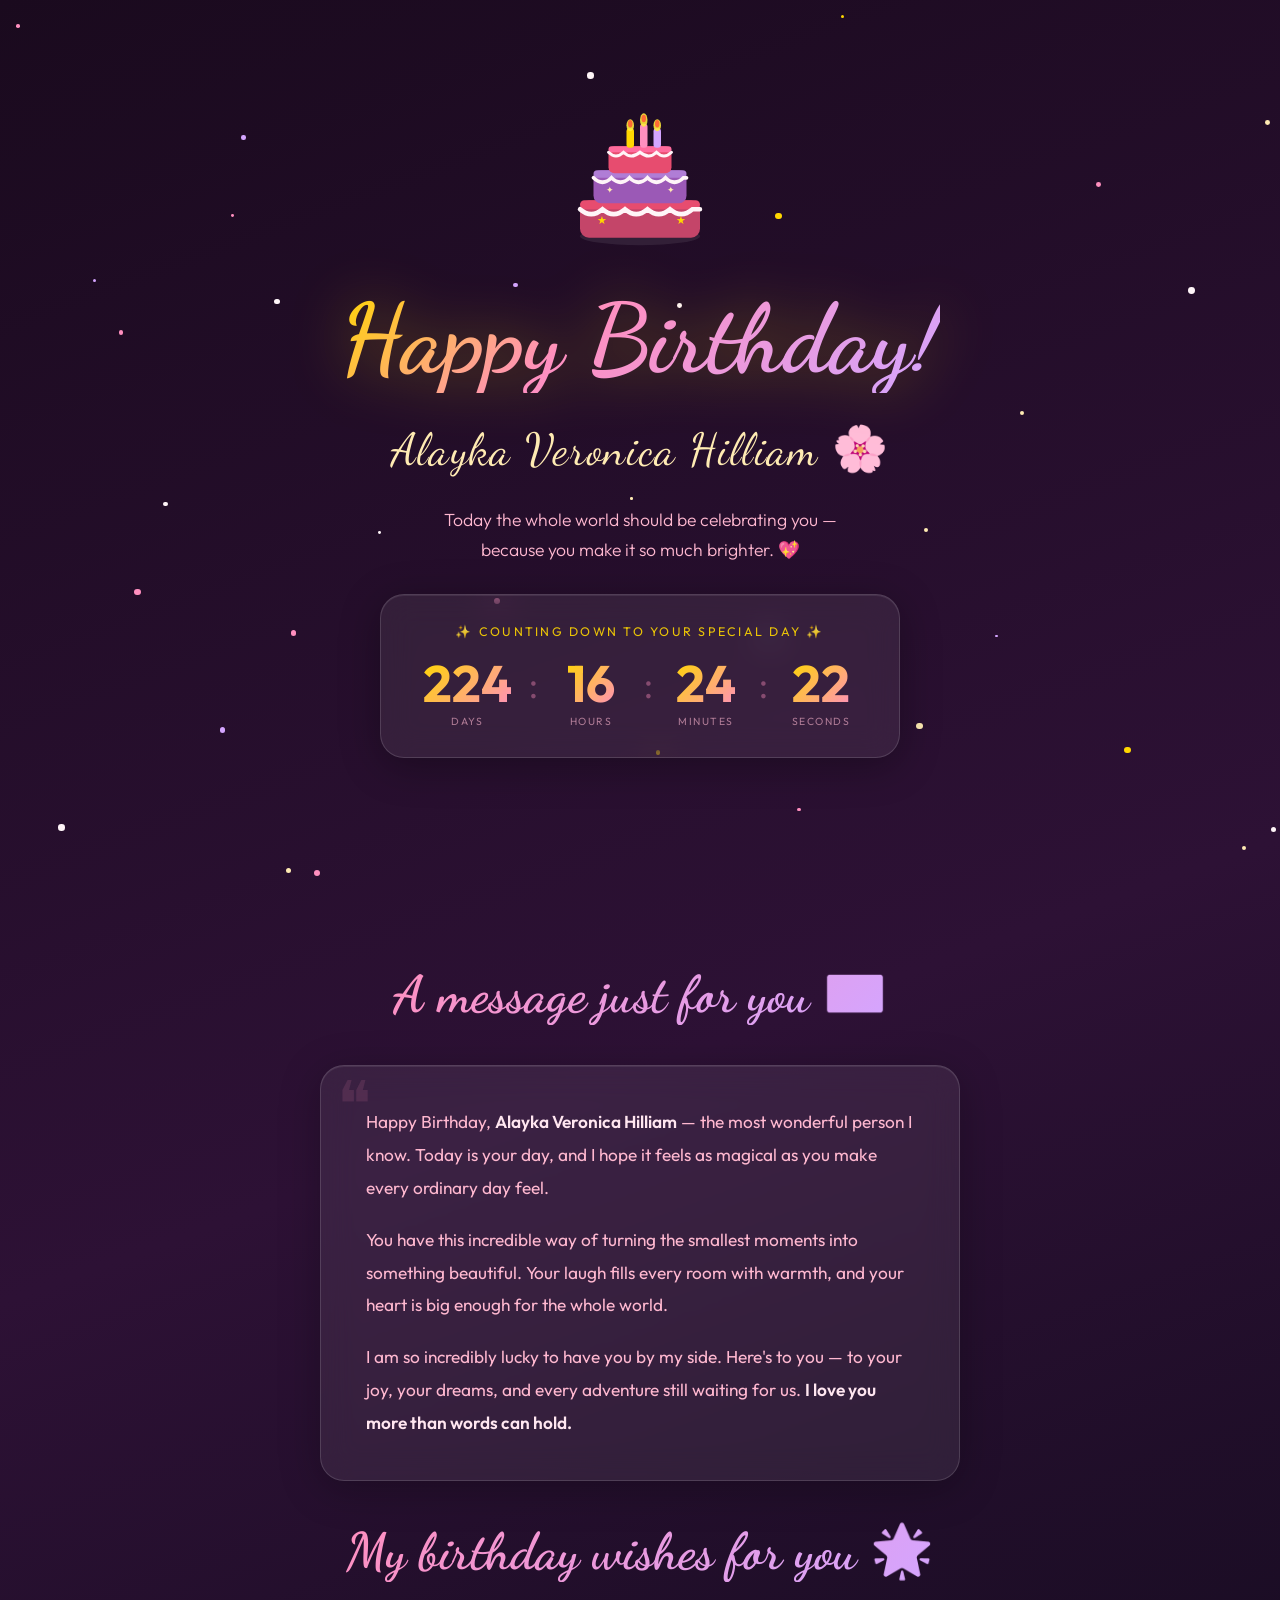
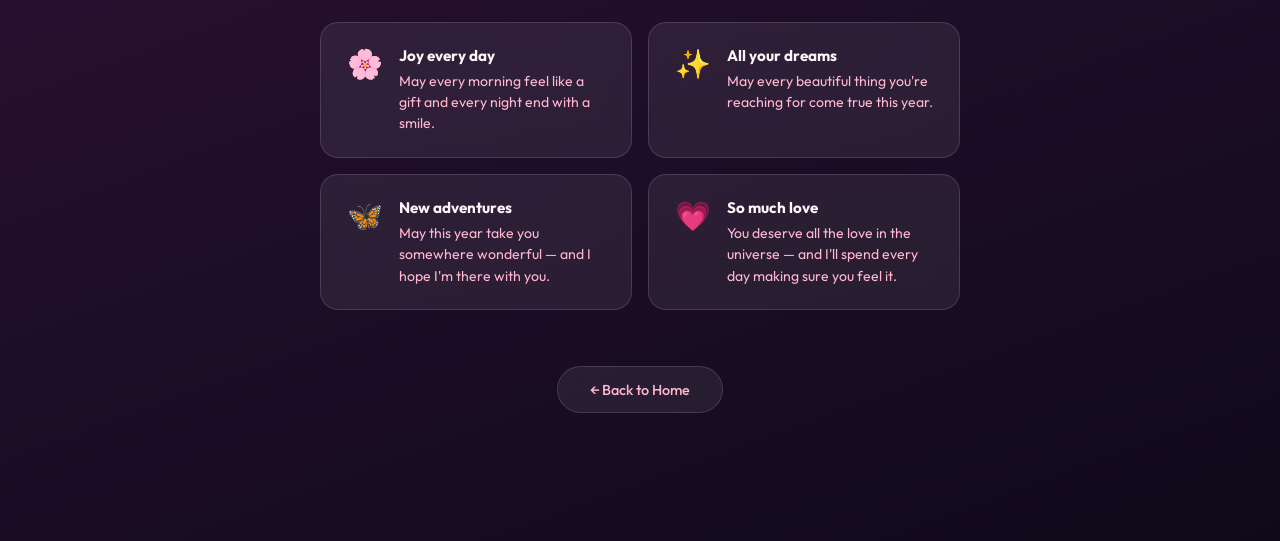
==== birthday.html @ 4d69cfdd "new files" ====
<!DOCTYPE html>
<html lang="en">
<head>
  <meta charset="UTF-8" />
  <meta name="viewport" content="width=device-width, initial-scale=1.0" />
  <title>Happy Birthday, Alayka! 🎂</title>
  <meta name="description" content="A special birthday page for Alayka Veronica Hilliam — made with all the love in the world." />
  <link rel="preconnect" href="https://fonts.googleapis.com" />
  <link rel="preconnect" href="https://fonts.gstatic.com" crossorigin />
  <link href="https://fonts.googleapis.com/css2?family=Dancing+Script:wght@400;700&family=Outfit:wght@300;400;600;700&display=swap" rel="stylesheet" />
  <style>
    *, *::before, *::after { margin: 0; padding: 0; box-sizing: border-box; }

    :root {
      --pink-light: #ffe6f0;
      --pink: #ff8fbf;
      --pink-deep: #e74c6f;
      --rose: #c44569;
      --gold: #ffd700;
      --gold-soft: #ffebb3;
      --purple-soft: #d4a5ff;
      --purple: #9b59b6;
      --bg-start: #1a0a1e;
      --bg-mid: #2d1135;
      --bg-end: #0f0a1a;
      --card-bg: rgba(255,255,255,0.07);
      --card-border: rgba(255,255,255,0.14);
      --text-primary: #fff5f8;
      --text-secondary: #ffb8d0;
      --font-display: 'Dancing Script', cursive;
      --font-body: 'Outfit', sans-serif;
    }

    html { scroll-behavior: smooth; }

    body {
      font-family: var(--font-body);
      background: linear-gradient(160deg, var(--bg-start), var(--bg-mid), var(--bg-end));
      color: var(--text-primary);
      min-height: 100vh;
      overflow-x: hidden;
      position: relative;
    }

    /* ---- Balloons ---- */
    #balloons-container {
      position: fixed;
      inset: 0;
      pointer-events: none;
      z-index: 0;
      overflow: hidden;
    }
    .balloon {
      position: absolute;
      bottom: -120px;
      opacity: 0;
      animation: floatBalloon var(--dur) var(--del) ease-in forwards;
    }
    @keyframes floatBalloon {
      0%   { opacity: 0; transform: translateY(0) translateX(0) rotate(0deg); }
      8%   { opacity: var(--op); }
      80%  { opacity: var(--op); }
      100% { opacity: 0; transform: translateY(calc(-100vh - 150px)) translateX(var(--sway)) rotate(var(--rot)); }
    }

    /* ---- Confetti ---- */
    .confetti-piece {
      position: fixed;
      top: -20px;
      border-radius: 2px;
      pointer-events: none;
      z-index: 1;
      animation: confettiFall var(--cf-dur) var(--cf-del) ease-in forwards;
    }
    @keyframes confettiFall {
      0%   { opacity: 1; transform: translateY(0) translateX(0) rotate(0deg); }
      100% { opacity: 0; transform: translateY(110vh) translateX(var(--cf-x)) rotate(var(--cf-rot)); }
    }

    /* ---- Sparkles ---- */
    .sparkle {
      position: fixed;
      border-radius: 50%;
      pointer-events: none;
      animation: twinkle var(--tw-dur) var(--tw-del) ease-in-out infinite alternate;
    }
    @keyframes twinkle {
      0%   { opacity: 0; transform: scale(0.5); }
      100% { opacity: var(--tw-op); transform: scale(1.3); }
    }

    /* ---- Scroll hint ---- */
    .scroll-hint {
      position: fixed;
      bottom: 1.5rem;
      left: 50%;
      transform: translateX(-50%);
      font-size: 0.75rem;
      color: rgba(255,184,208,0.4);
      letter-spacing: 0.1em;
      text-transform: uppercase;
      z-index: 20;
      animation: fadeHint 3s 4s ease forwards;
    }
    @keyframes fadeHint { to { opacity: 0; pointer-events: none; } }

    /* ==============================
       SECTION: HERO
    ============================== */
    #hero {
      position: relative;
      z-index: 10;
      min-height: 100vh;
      display: flex;
      flex-direction: column;
      align-items: center;
      justify-content: center;
      padding: 2rem 1.5rem 5rem;
      text-align: center;
      gap: 1.8rem;
    }

    /* Birthday cake SVG container */
    .cake-wrap {
      animation: cakeBounce 2.5s ease-in-out infinite;
    }
    @keyframes cakeBounce {
      0%, 100% { transform: translateY(0) rotate(-2deg); }
      50%       { transform: translateY(-12px) rotate(2deg); }
    }

    .hero-title {
      font-family: var(--font-display);
      font-size: clamp(2.8rem, 10vw, 6rem);
      font-weight: 700;
      background: linear-gradient(135deg, var(--gold) 0%, var(--pink) 40%, var(--purple-soft) 100%);
      -webkit-background-clip: text;
      -webkit-text-fill-color: transparent;
      background-clip: text;
      line-height: 1.1;
      filter: drop-shadow(0 0 30px rgba(255,215,0,0.4));
      animation: shimmer 4s ease-in-out infinite alternate;
    }
    @keyframes shimmer {
      0%   { filter: drop-shadow(0 0 20px rgba(255,215,0,0.3)); }
      100% { filter: drop-shadow(0 0 50px rgba(212,165,255,0.6)); }
    }

    .hero-name {
      font-family: var(--font-display);
      font-size: clamp(1.5rem, 5vw, 2.8rem);
      color: var(--gold-soft);
      letter-spacing: 0.03em;
    }

    .hero-tagline {
      font-size: clamp(0.9rem, 2.5vw, 1.1rem);
      color: var(--text-secondary);
      font-weight: 300;
      max-width: 420px;
      line-height: 1.7;
    }

    /* ---- Countdown Timer ---- */
    .timer-wrapper {
      background: var(--card-bg);
      border: 1px solid var(--card-border);
      border-radius: 24px;
      padding: 1.8rem 2.4rem;
      backdrop-filter: blur(16px);
      -webkit-backdrop-filter: blur(16px);
      box-shadow: 0 8px 40px rgba(0,0,0,0.3), inset 0 1px 0 rgba(255,255,255,0.08);
      width: min(520px, 94vw);
    }

    .timer-label {
      font-size: 0.78rem;
      letter-spacing: 0.18em;
      text-transform: uppercase;
      color: var(--gold);
      margin-bottom: 1.2rem;
      opacity: 0.9;
    }

    .timer-grid {
      display: flex;
      gap: 1rem;
      justify-content: center;
      flex-wrap: wrap;
    }

    .timer-block {
      display: flex;
      flex-direction: column;
      align-items: center;
      gap: 0.35rem;
      min-width: 72px;
    }

    .timer-num {
      font-family: var(--font-body);
      font-size: clamp(2.2rem, 6vw, 3.2rem);
      font-weight: 700;
      background: linear-gradient(135deg, var(--gold) 0%, var(--pink) 100%);
      -webkit-background-clip: text;
      -webkit-text-fill-color: transparent;
      background-clip: text;
      line-height: 1;
      transition: transform 0.2s ease;
    }
    .timer-num.flip { transform: scale(1.15); }

    .timer-unit {
      font-size: 0.65rem;
      letter-spacing: 0.15em;
      text-transform: uppercase;
      color: rgba(255,184,208,0.6);
    }

    .timer-sep {
      font-size: 2.5rem;
      font-weight: 300;
      color: rgba(255,143,191,0.4);
      line-height: 1;
      align-self: flex-start;
      padding-top: 0.3rem;
    }

    .timer-birthday-msg {
      margin-top: 1rem;
      font-family: var(--font-display);
      font-size: 1.4rem;
      color: var(--gold);
      display: none;
      animation: fadeIn 1s ease;
    }

    /* ==============================
       SECTION: MESSAGE
    ============================== */
    #message {
      position: relative;
      z-index: 10;
      padding: 4rem 1.5rem;
      display: flex;
      flex-direction: column;
      align-items: center;
      gap: 2.5rem;
    }

    .section-title {
      font-family: var(--font-display);
      font-size: clamp(2rem, 6vw, 3.2rem);
      background: linear-gradient(135deg, var(--pink) 0%, var(--purple-soft) 100%);
      -webkit-background-clip: text;
      -webkit-text-fill-color: transparent;
      background-clip: text;
      text-align: center;
    }

    .message-card {
      background: var(--card-bg);
      border: 1px solid var(--card-border);
      border-radius: 24px;
      padding: 2.5rem 2.8rem;
      backdrop-filter: blur(16px);
      -webkit-backdrop-filter: blur(16px);
      box-shadow: 0 8px 40px rgba(0,0,0,0.25), inset 0 1px 0 rgba(255,255,255,0.08);
      width: min(640px, 94vw);
      line-height: 1.9;
      font-size: clamp(0.95rem, 2.2vw, 1.08rem);
      color: var(--text-secondary);
      position: relative;
      overflow: hidden;
    }
    .message-card::before {
      content: '❝';
      position: absolute;
      top: 0.5rem;
      left: 1rem;
      font-size: 4rem;
      color: rgba(255,143,191,0.12);
      font-family: serif;
      line-height: 1;
    }

    .message-card p + p { margin-top: 1.2rem; }

    .message-card strong {
      color: var(--pink-light);
      font-weight: 600;
    }

    /* ---- Wish List ---- */
    .wishes {
      width: min(640px, 94vw);
      display: grid;
      grid-template-columns: 1fr 1fr;
      gap: 1rem;
    }
    @media (max-width: 480px) { .wishes { grid-template-columns: 1fr; } }

    .wish-card {
      background: var(--card-bg);
      border: 1px solid var(--card-border);
      border-radius: 18px;
      padding: 1.4rem 1.6rem;
      backdrop-filter: blur(12px);
      display: flex;
      gap: 1rem;
      align-items: flex-start;
      transition: transform 0.25s ease, box-shadow 0.25s ease;
    }
    .wish-card:hover {
      transform: translateY(-4px);
      box-shadow: 0 12px 35px rgba(0,0,0,0.3);
    }
    .wish-icon { font-size: 1.8rem; flex-shrink: 0; }
    .wish-text {
      font-size: 0.88rem;
      color: var(--text-secondary);
      line-height: 1.5;
    }
    .wish-text strong { color: var(--text-primary); display: block; margin-bottom: 0.2rem; font-size: 0.95rem; }

    /* ---- Back link ---- */
    .back-link {
      display: inline-flex;
      align-items: center;
      gap: 0.5rem;
      padding: 0.85rem 2rem;
      border-radius: 100px;
      background: var(--card-bg);
      border: 1px solid var(--card-border);
      color: var(--text-secondary);
      text-decoration: none;
      font-size: 0.9rem;
      font-weight: 500;
      transition: all 0.25s ease;
      backdrop-filter: blur(10px);
      margin-top: 1rem;
      margin-bottom: 4rem;
    }
    .back-link:hover {
      background: rgba(255,255,255,0.12);
      transform: translateY(-2px);
      color: var(--text-primary);
    }

    /* ---- Animations util ---- */
    @keyframes fadeIn {
      from { opacity: 0; transform: translateY(10px); }
      to   { opacity: 1; transform: translateY(0); }
    }

    .reveal {
      opacity: 0;
      transform: translateY(30px);
      transition: opacity 0.7s ease, transform 0.7s ease;
    }
    .reveal.visible {
      opacity: 1;
      transform: translateY(0);
    }
  </style>
</head>
<body>
  <div id="balloons-container" aria-hidden="true"></div>

  <!-- HERO -->
  <section id="hero">
    <!-- Cake Character -->
    <div class="cake-wrap" aria-label="Birthday cake">
      <svg width="150" height="160" viewBox="0 0 200 210" xmlns="http://www.w3.org/2000/svg">
        <!-- Plate -->
        <ellipse cx="100" cy="188" rx="80" ry="12" fill="rgba(255,255,255,0.08)"/>
        <!-- Bottom tier -->
        <rect x="20" y="140" width="160" height="50" rx="12" fill="#c44569"/>
        <rect x="20" y="140" width="160" height="12" rx="6" fill="#e74c6f"/>
        <!-- Frosting drips bottom -->
        <path d="M20 152 Q35 165 50 152 Q65 165 80 152 Q95 165 110 152 Q125 165 140 152 Q155 165 170 152 Q180 152 180 152" stroke="#fff5f8" stroke-width="6" fill="none" stroke-linecap="round"/>
        <!-- Middle tier -->
        <rect x="38" y="100" width="124" height="44" rx="10" fill="#9b59b6"/>
        <rect x="38" y="100" width="124" height="10" rx="5" fill="#b07dd6"/>
        <!-- Frosting drips middle -->
        <path d="M38 110 Q50 122 62 110 Q74 122 86 110 Q98 122 110 110 Q122 122 134 110 Q146 122 158 110 Q162 110 162 110" stroke="#fff5f8" stroke-width="5" fill="none" stroke-linecap="round"/>
        <!-- Top tier -->
        <rect x="58" y="68" width="84" height="36" rx="8" fill="#e74c6f"/>
        <rect x="58" y="68" width="84" height="8" rx="4" fill="#ff6b9d"/>
        <!-- Frosting top -->
        <path d="M58 76 Q68 86 78 76 Q88 86 100 76 Q112 86 122 76 Q132 86 142 76" stroke="#fff5f8" stroke-width="4" fill="none" stroke-linecap="round"/>
        <!-- Stars decoration -->
        <text x="42" y="172" font-size="14" fill="#ffd700">★</text>
        <text x="148" y="172" font-size="14" fill="#ffd700">★</text>
        <text x="54" y="130" font-size="12" fill="#ffebb3">✦</text>
        <text x="136" y="130" font-size="12" fill="#ffebb3">✦</text>
        <!-- Candles -->
        <rect x="82" y="44" width="10" height="26" rx="4" fill="#ffd700"/>
        <rect x="100" y="38" width="10" height="32" rx="4" fill="#ff8fbf"/>
        <rect x="118" y="44" width="10" height="26" rx="4" fill="#d4a5ff"/>
        <!-- Flames -->
        <ellipse cx="87" cy="40" rx="5" ry="8" fill="#ffeb3b" opacity="0.9"/>
        <ellipse cx="87" cy="38" rx="3" ry="5" fill="#ff6b35"/>
        <ellipse cx="105" cy="33" rx="5" ry="9" fill="#ffeb3b" opacity="0.9"/>
        <ellipse cx="105" cy="31" rx="3" ry="5" fill="#ff6b35"/>
        <ellipse cx="123" cy="40" rx="5" ry="8" fill="#ffeb3b" opacity="0.9"/>
        <ellipse cx="123" cy="38" rx="3" ry="5" fill="#ff6b35"/>
      </svg>
    </div>

    <h1 class="hero-title">Happy Birthday!</h1>
    <p class="hero-name">Alayka Veronica Hilliam 🌸</p>
    <p class="hero-tagline">Today the whole world should be celebrating you — because you make it so much brighter. 💖</p>

    <!-- Countdown Timer -->
    <div class="timer-wrapper reveal" id="timer-wrapper">
      <p class="timer-label" id="timer-label">✨ Counting down to your special day ✨</p>
      <div class="timer-grid" id="timer-grid">
        <div class="timer-block">
          <span class="timer-num" id="t-days">00</span>
          <span class="timer-unit">Days</span>
        </div>
        <span class="timer-sep">:</span>
        <div class="timer-block">
          <span class="timer-num" id="t-hours">00</span>
          <span class="timer-unit">Hours</span>
        </div>
        <span class="timer-sep">:</span>
        <div class="timer-block">
          <span class="timer-num" id="t-mins">00</span>
          <span class="timer-unit">Minutes</span>
        </div>
        <span class="timer-sep">:</span>
        <div class="timer-block">
          <span class="timer-num" id="t-secs">00</span>
          <span class="timer-unit">Seconds</span>
        </div>
      </div>
      <p class="timer-birthday-msg" id="bday-msg">🎉 It's your BIRTHDAY today!! 🎉</p>
    </div>
  </section>

  <!-- MESSAGE SECTION -->
  <section id="message">
    <h2 class="section-title reveal">A message just for you 💌</h2>

    <div class="message-card reveal">
      <p>
        Happy Birthday, <strong>Alayka Veronica Hilliam</strong> — the most wonderful person I know.
        Today is your day, and I hope it feels as magical as you make every ordinary day feel.
      </p>
      <p>
        You have this incredible way of turning the smallest moments into something beautiful.
        Your laugh fills every room with warmth, and your heart is big enough for the whole world.
      </p>
      <p>
        I am so incredibly lucky to have you by my side. Here's to you — to your joy,
        your dreams, and every adventure still waiting for us. <strong>I love you more than words can hold.</strong>
      </p>
    </div>

    <!-- Birthday wishes grid -->
    <h2 class="section-title reveal">My birthday wishes for you 🌟</h2>

    <div class="wishes">
      <div class="wish-card reveal">
        <span class="wish-icon">🌸</span>
        <div class="wish-text">
          <strong>Joy every day</strong>
          May every morning feel like a gift and every night end with a smile.
        </div>
      </div>
      <div class="wish-card reveal">
        <span class="wish-icon">✨</span>
        <div class="wish-text">
          <strong>All your dreams</strong>
          May every beautiful thing you're reaching for come true this year.
        </div>
      </div>
      <div class="wish-card reveal">
        <span class="wish-icon">🦋</span>
        <div class="wish-text">
          <strong>New adventures</strong>
          May this year take you somewhere wonderful — and I hope I'm there with you.
        </div>
      </div>
      <div class="wish-card reveal">
        <span class="wish-icon">💗</span>
        <div class="wish-text">
          <strong>So much love</strong>
          You deserve all the love in the universe — and I'll spend every day making sure you feel it.
        </div>
      </div>
    </div>

    <a href="index.html" class="back-link reveal" id="back-home">
      ← Back to Home
    </a>
  </section>

  <script>
    // ==============================
    // COUNTDOWN TIMER — July 19
    // ==============================
    function getBirthdayDate() {
      const now = new Date();
      let year = now.getFullYear();
      // July = month 6 (0-indexed)
      let bday = new Date(year, 6, 19, 0, 0, 0, 0);
      // If birthday already passed this year, target next year
      if (now >= bday) bday = new Date(year + 1, 6, 19, 0, 0, 0, 0);
      return bday;
    }

    function isBirthdayToday() {
      const now = new Date();
      return now.getMonth() === 6 && now.getDate() === 19;
    }

    function pad(n) { return String(n).padStart(2, '0'); }

    function updateTimer() {
      if (isBirthdayToday()) {
        document.getElementById('timer-label').style.display = 'none';
        document.getElementById('timer-grid').style.display = 'none';
        document.getElementById('bday-msg').style.display = 'block';
        triggerBirthdayMode();
        return;
      }

      const now  = new Date();
      const bday = getBirthdayDate();
      const diff = bday - now;

      const days  = Math.floor(diff / (1000 * 60 * 60 * 24));
      const hours = Math.floor((diff % (1000 * 60 * 60 * 24)) / (1000 * 60 * 60));
      const mins  = Math.floor((diff % (1000 * 60 * 60)) / (1000 * 60));
      const secs  = Math.floor((diff % (1000 * 60)) / 1000);

      const setNum = (id, val) => {
        const el = document.getElementById(id);
        const newVal = pad(val);
        if (el.textContent !== newVal) {
          el.classList.add('flip');
          setTimeout(() => el.classList.remove('flip'), 200);
        }
        el.textContent = newVal;
      };

      setNum('t-days',  days);
      setNum('t-hours', hours);
      setNum('t-mins',  mins);
      setNum('t-secs',  secs);
    }

    updateTimer();
    setInterval(updateTimer, 1000);

    // ==============================
    // BALLOONS
    // ==============================
    const balloonsContainer = document.getElementById('balloons-container');
    const balloonColors = [
      ['#e74c6f','#c44569'], ['#9b59b6','#7d3da0'],
      ['#ffd700','#ffb300'], ['#ff8fbf','#e74c6f'],
      ['#d4a5ff','#9b59b6'], ['#ff6b9d','#c44569']
    ];

    function createBalloon() {
      const [fill, dark] = balloonColors[Math.floor(Math.random() * balloonColors.length)];
      const size = 28 + Math.random() * 30;
      const dur  = 7 + Math.random() * 8;
      const del  = Math.random() * 4;
      const sway = (Math.random() - 0.5) * 200;
      const rot  = (Math.random() - 0.5) * 40;
      const op   = 0.5 + Math.random() * 0.4;

      const wrap = document.createElement('div');
      wrap.className = 'balloon';
      wrap.style.cssText = `
        left: ${Math.random() * 100}%;
        --dur: ${dur}s; --del: ${del}s;
        --sway: ${sway}px; --rot: ${rot}deg; --op: ${op};
      `;
      wrap.innerHTML = `
        <svg width="${size}" height="${size * 1.3}" viewBox="0 0 60 80" xmlns="http://www.w3.org/2000/svg">
          <ellipse cx="30" cy="28" rx="25" ry="28" fill="${fill}"/>
          <ellipse cx="22" cy="16" rx="7" ry="9" fill="${dark}" opacity="0.4"/>
          <path d="M30 56 Q28 65 30 70 Q32 65 30 60" stroke="${dark}" stroke-width="2" fill="none"/>
          <path d="M30 70 Q25 76 28 80 Q31 76 33 80 Q36 76 30 70" fill="${dark}" opacity="0.7"/>
        </svg>
      `;
      balloonsContainer.appendChild(wrap);
      setTimeout(() => wrap.remove(), (dur + del) * 1000);
    }

    for (let i = 0; i < 8; i++) setTimeout(createBalloon, i * 500);
    setInterval(createBalloon, 800);

    // ==============================
    // CONFETTI (bursts on load)
    // ==============================
    const confettiColors = ['#ffd700','#ff8fbf','#d4a5ff','#e74c6f','#ff6b9d','#ffb300','#fff5f8'];

    function launchConfetti(count) {
      for (let i = 0; i < count; i++) {
        const el = document.createElement('div');
        el.className = 'confetti-piece';
        const size = 6 + Math.random() * 8;
        const dur  = 2.5 + Math.random() * 2;
        const del  = Math.random() * 2;
        const xMove = (Math.random() - 0.5) * 300;
        const rot   = Math.random() * 720;
        el.style.cssText = `
          left: ${Math.random() * 100}%;
          width: ${size}px; height: ${size * (0.4 + Math.random() * 0.6)}px;
          background: ${confettiColors[Math.floor(Math.random() * confettiColors.length)]};
          border-radius: ${Math.random() > 0.5 ? '50%' : '2px'};
          --cf-dur: ${dur}s; --cf-del: ${del}s;
          --cf-x: ${xMove}px; --cf-rot: ${rot}deg;
        `;
        document.body.appendChild(el);
        setTimeout(() => el.remove(), (dur + del) * 1000);
      }
    }

    // Initial confetti burst
    setTimeout(() => launchConfetti(80), 500);
    setTimeout(() => launchConfetti(60), 2000);

    // ==============================
    // SPARKLES
    // ==============================
    const sparkleColors = ['#ffd700','#ff8fbf','#d4a5ff','#fff5f8','#ffebb3'];
    for (let i = 0; i < 35; i++) {
      const sp = document.createElement('div');
      sp.className = 'sparkle';
      const size = 2 + Math.random() * 5;
      sp.style.cssText = `
        width:${size}px; height:${size}px;
        left:${Math.random()*100}%; top:${Math.random()*100}%;
        background:${sparkleColors[Math.floor(Math.random()*sparkleColors.length)]};
        --tw-dur:${2 + Math.random() * 4}s;
        --tw-del:${Math.random() * 3}s;
        --tw-op:${0.3 + Math.random() * 0.5};
      `;
      document.body.appendChild(sp);
    }

    // ==============================
    // BIRTHDAY MODE — extra celebration
    // ==============================
    function triggerBirthdayMode() {
      setInterval(() => launchConfetti(30), 1500);
    }

    // ==============================
    // CLICK — burst hearts/stars
    // ==============================
    const burstChars = ['💖','✨','🎉','⭐','🎊','💕','🌸','🎈'];
    document.addEventListener('click', (e) => {
      for (let i = 0; i < 8; i++) {
        const el = document.createElement('span');
        const bx = (Math.random() - 0.5) * 120;
        const by = (Math.random() - 0.5) * 120;
        el.style.cssText = `
          position:fixed; left:${e.clientX}px; top:${e.clientY}px;
          font-size:${12 + Math.random() * 16}px;
          pointer-events:none; z-index:999;
          animation: burstOut ${0.5 + Math.random() * 0.4}s ease-out forwards;
          --bx:${bx}px; --by:${by}px;
        `;
        el.textContent = burstChars[Math.floor(Math.random() * burstChars.length)];
        document.body.appendChild(el);
        setTimeout(() => el.remove(), 1000);
      }
    });

    const burstStyle = document.createElement('style');
    burstStyle.textContent = `@keyframes burstOut { 0%{opacity:1;transform:translate(0,0) scale(1);} 100%{opacity:0;transform:translate(var(--bx),var(--by)) scale(0.2);} }`;
    document.head.appendChild(burstStyle);

    // ==============================
    // SCROLL REVEAL
    // ==============================
    const observer = new IntersectionObserver((entries) => {
      entries.forEach(e => { if (e.isIntersecting) e.target.classList.add('visible'); });
    }, { threshold: 0.15 });

    document.querySelectorAll('.reveal').forEach(el => observer.observe(el));
  </script>
</body>
</html>
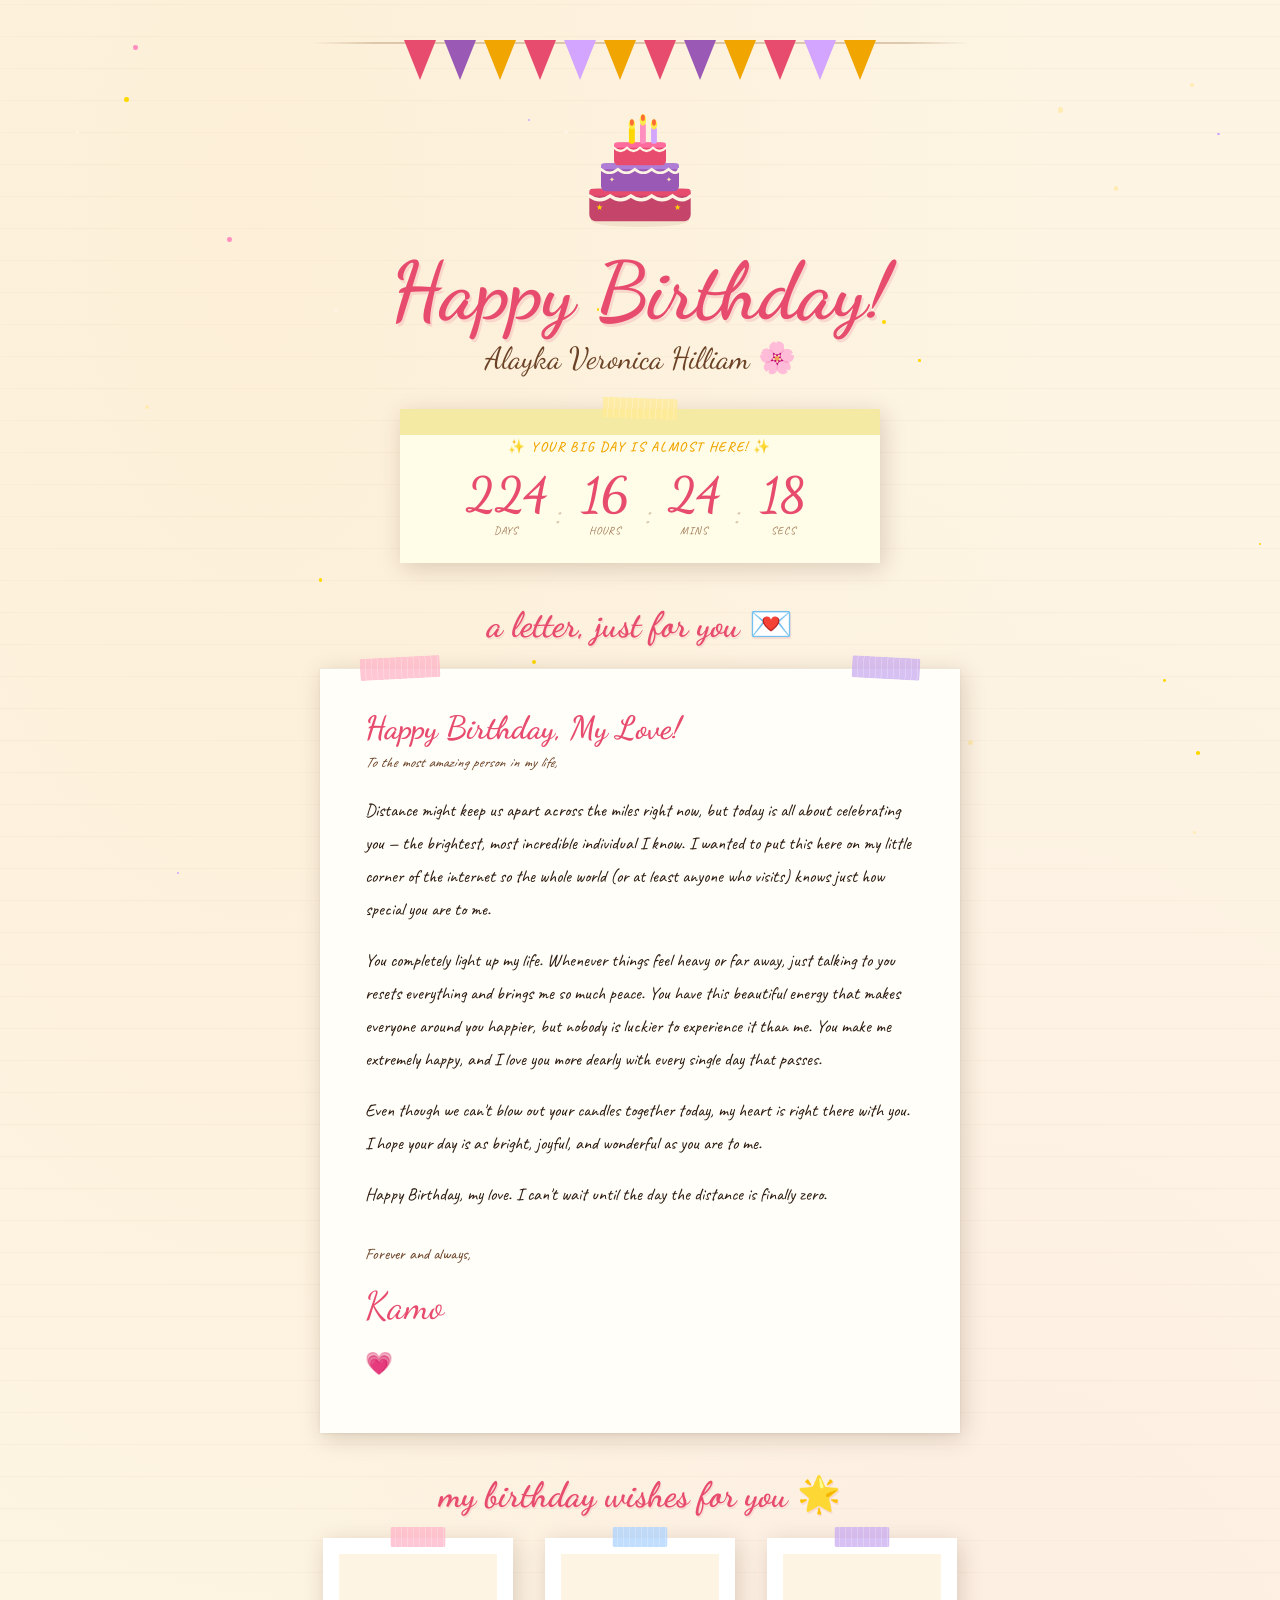
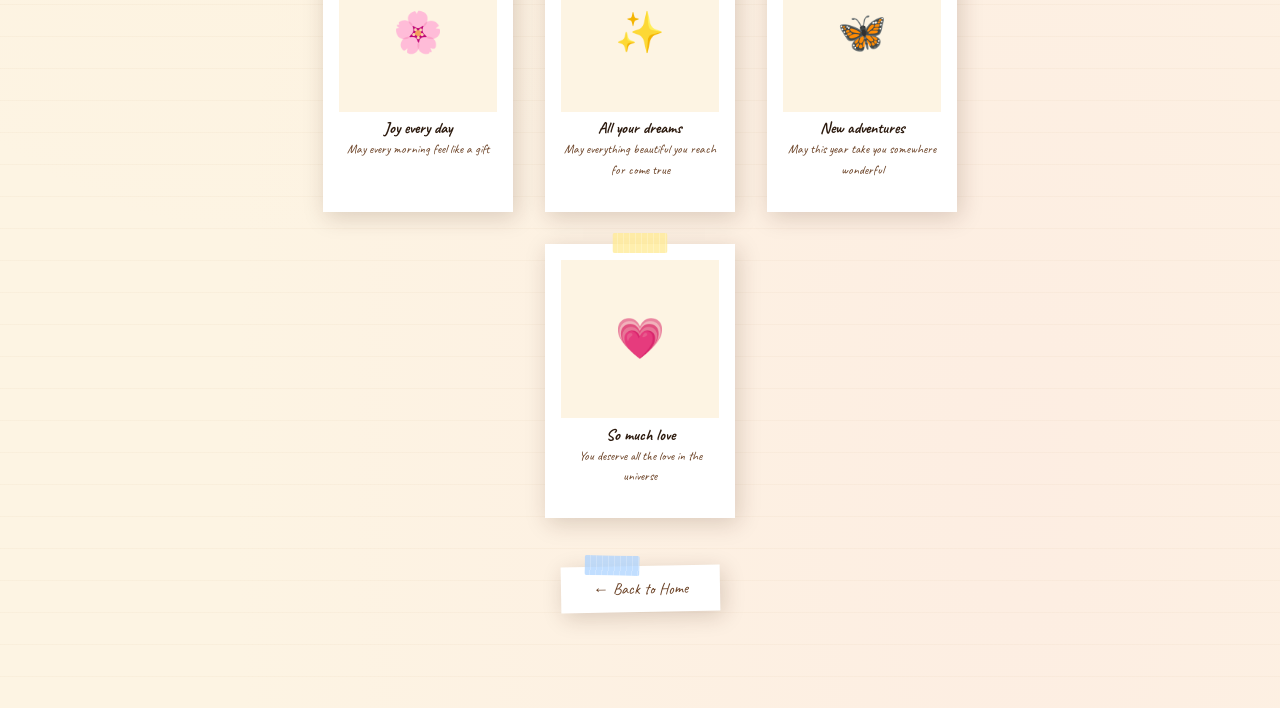
==== commit 088183d7: "New" ====
--- a/birthday.html
+++ b/birthday.html
@@ -4,80 +4,78 @@
   <meta charset="UTF-8" />
   <meta name="viewport" content="width=device-width, initial-scale=1.0" />
   <title>Happy Birthday, Alayka! 🎂</title>
-  <meta name="description" content="A special birthday page for Alayka Veronica Hilliam — made with all the love in the world." />
+  <meta name="description" content="A special birthday scrapbook page for Alayka Veronica Hilliam — made with all the love in the world." />
   <link rel="preconnect" href="https://fonts.googleapis.com" />
   <link rel="preconnect" href="https://fonts.gstatic.com" crossorigin />
-  <link href="https://fonts.googleapis.com/css2?family=Dancing+Script:wght@400;700&family=Outfit:wght@300;400;600;700&display=swap" rel="stylesheet" />
+  <link href="https://fonts.googleapis.com/css2?family=Caveat:wght@400;600;700&family=Dancing+Script:wght@400;700&display=swap" rel="stylesheet" />
   <style>
     *, *::before, *::after { margin: 0; padding: 0; box-sizing: border-box; }
 
     :root {
-      --pink-light: #ffe6f0;
-      --pink: #ff8fbf;
-      --pink-deep: #e74c6f;
-      --rose: #c44569;
-      --gold: #ffd700;
-      --gold-soft: #ffebb3;
-      --purple-soft: #d4a5ff;
-      --purple: #9b59b6;
-      --bg-start: #1a0a1e;
-      --bg-mid: #2d1135;
-      --bg-end: #0f0a1a;
-      --card-bg: rgba(255,255,255,0.07);
-      --card-border: rgba(255,255,255,0.14);
-      --text-primary: #fff5f8;
-      --text-secondary: #ffb8d0;
+      --paper:        #fdf4e3;
+      --ink:          #2c1a0e;
+      --ink-soft:     #6b4226;
+      --ink-faint:    #a07858;
+      --pink:         #e74c6f;
+      --pink-light:   #ffb8cf;
+      --purple:       #9b59b6;
+      --gold:         #f0a500;
+      --gold-soft:    #ffe0a0;
+      --tape-yellow:  rgba(255,235,150,0.78);
+      --tape-pink:    rgba(255,182,200,0.76);
+      --tape-purple:  rgba(200,170,240,0.73);
+      --tape-blue:    rgba(170,210,255,0.73);
+      --shadow:       3px 5px 22px rgba(60,30,10,0.18);
+      --font-hand:    'Caveat', cursive;
       --font-display: 'Dancing Script', cursive;
-      --font-body: 'Outfit', sans-serif;
     }
 
     html { scroll-behavior: smooth; }
 
     body {
-      font-family: var(--font-body);
-      background: linear-gradient(160deg, var(--bg-start), var(--bg-mid), var(--bg-end));
-      color: var(--text-primary);
-      min-height: 100vh;
+      font-family: var(--font-hand);
+      background-color: var(--paper);
+      background-image:
+        repeating-linear-gradient(0deg, transparent, transparent 31px, rgba(170,130,70,0.09) 32px),
+        radial-gradient(ellipse at 20% 10%, rgba(255,220,170,0.2) 0%, transparent 55%),
+        radial-gradient(ellipse at 80% 90%, rgba(255,200,220,0.15) 0%, transparent 55%);
+      color: var(--ink);
       overflow-x: hidden;
-      position: relative;
-    }
-
-    /* ---- Balloons ---- */
-    #balloons-container {
+    }
+
+    /* ======== BALLOONS ======== */
+    #balloons-layer {
+      position: fixed; inset: 0;
+      pointer-events: none; z-index: 0; overflow: hidden;
+    }
+    .balloon-wrap {
+      position: absolute;
+      bottom: -130px;
+      opacity: 0;
+      animation: riseBaloon var(--dur) var(--del) ease-in forwards;
+    }
+    @keyframes riseBaloon {
+      0%   { opacity: 0; transform: translateY(0) rotate(0deg); }
+      8%   { opacity: var(--op); }
+      88%  { opacity: var(--op); }
+      100% { opacity: 0; transform: translateY(calc(-100vh - 160px)) translateX(var(--sx)) rotate(var(--rot)); }
+    }
+
+    /* ======== CONFETTI ======== */
+    .confetti {
       position: fixed;
-      inset: 0;
-      pointer-events: none;
-      z-index: 0;
-      overflow: hidden;
-    }
-    .balloon {
-      position: absolute;
-      bottom: -120px;
-      opacity: 0;
-      animation: floatBalloon var(--dur) var(--del) ease-in forwards;
-    }
-    @keyframes floatBalloon {
-      0%   { opacity: 0; transform: translateY(0) translateX(0) rotate(0deg); }
-      8%   { opacity: var(--op); }
-      80%  { opacity: var(--op); }
-      100% { opacity: 0; transform: translateY(calc(-100vh - 150px)) translateX(var(--sway)) rotate(var(--rot)); }
-    }
-
-    /* ---- Confetti ---- */
-    .confetti-piece {
-      position: fixed;
-      top: -20px;
+      top: -18px;
       border-radius: 2px;
       pointer-events: none;
       z-index: 1;
-      animation: confettiFall var(--cf-dur) var(--cf-del) ease-in forwards;
-    }
-    @keyframes confettiFall {
+      animation: confFall var(--cf-dur) var(--cf-del) ease-in forwards;
+    }
+    @keyframes confFall {
       0%   { opacity: 1; transform: translateY(0) translateX(0) rotate(0deg); }
-      100% { opacity: 0; transform: translateY(110vh) translateX(var(--cf-x)) rotate(var(--cf-rot)); }
-    }
-
-    /* ---- Sparkles ---- */
+      100% { opacity: 0; transform: translateY(108vh) translateX(var(--cf-x)) rotate(var(--cf-rot)); }
+    }
+
+    /* ======== SPARKLES ======== */
     .sparkle {
       position: fixed;
       border-radius: 50%;
@@ -89,332 +87,438 @@
       100% { opacity: var(--tw-op); transform: scale(1.3); }
     }
 
-    /* ---- Scroll hint ---- */
-    .scroll-hint {
-      position: fixed;
-      bottom: 1.5rem;
-      left: 50%;
-      transform: translateX(-50%);
-      font-size: 0.75rem;
-      color: rgba(255,184,208,0.4);
-      letter-spacing: 0.1em;
-      text-transform: uppercase;
-      z-index: 20;
-      animation: fadeHint 3s 4s ease forwards;
-    }
-    @keyframes fadeHint { to { opacity: 0; pointer-events: none; } }
-
-    /* ==============================
-       SECTION: HERO
-    ============================== */
-    #hero {
+    /* ======== PAGE ======== */
+    .page {
+      max-width: 780px;
+      margin: 0 auto;
+      padding: 2rem 1.5rem 6rem;
       position: relative;
       z-index: 10;
-      min-height: 100vh;
+    }
+
+    /* ======== BUNTING ======== */
+    .bunting {
       display: flex;
-      flex-direction: column;
+      justify-content: center;
+      align-items: flex-start;
+      gap: 0;
+      margin-bottom: 0.5rem;
+      position: relative;
+      height: 54px;
+      overflow: visible;
+    }
+    .bunting-string {
+      position: absolute;
+      top: 10px;
+      left: 5%;
+      right: 5%;
+      height: 2px;
+      background: linear-gradient(90deg, transparent, rgba(160,120,80,0.35) 10%, rgba(160,120,80,0.35) 90%, transparent);
+    }
+    .bunting-flag {
+      width: 32px;
+      height: 40px;
+      position: relative;
+      margin: 0 4px;
+      top: 8px;
+      clip-path: polygon(0 0, 100% 0, 50% 100%);
+      animation: flagSway 3s ease-in-out infinite;
+      animation-delay: var(--fw-del, 0s);
+    }
+    @keyframes flagSway {
+      0%,100% { transform: rotate(-3deg); }
+      50%      { transform: rotate(3deg); }
+    }
+
+    /* ======== HEADER ======== */
+    .header-area {
+      text-align: center;
+      margin-bottom: 2rem;
+    }
+
+    .cake-wrap {
+      display: inline-block;
+      animation: cakeBob 2.6s ease-in-out infinite;
+    }
+    @keyframes cakeBob {
+      0%,100% { transform: translateY(0) rotate(-2deg); }
+      50%      { transform: translateY(-10px) rotate(2deg); }
+    }
+
+    .hero-title {
+      font-family: var(--font-display);
+      font-size: clamp(2.8rem, 10vw, 5rem);
+      font-weight: 700;
+      color: var(--pink);
+      text-shadow: 2px 3px 0 rgba(231,76,111,0.15);
+      line-height: 1.1;
+      margin-top: 0.5rem;
+    }
+    .hero-name {
+      font-family: var(--font-display);
+      font-size: clamp(1.2rem, 4vw, 1.9rem);
+      color: var(--ink-soft);
+      margin-top: 0.3rem;
+    }
+
+    /* ======== TIMER STICKY ======== */
+    .timer-sticky {
+      background: #fffde7;
+      padding: 1.3rem 1.6rem 1.5rem;
+      box-shadow: var(--shadow);
+      position: relative;
+      width: min(480px, 94vw);
+      margin: 2rem auto;
+      transform: rotate(-1deg);
+    }
+    .timer-sticky::before {
+      content: '';
+      position: absolute;
+      top: 0; left: 0; right: 0;
+      height: 26px;
+      background: rgba(230,210,80,0.45);
+    }
+    /* Yellow tape top center */
+    .timer-sticky::after {
+      content: '';
+      position: absolute;
+      top: -11px; left: 50%;
+      transform: translateX(-50%) rotate(2deg);
+      width: 75px; height: 21px;
+      background-color: var(--tape-yellow);
+      background-image: repeating-linear-gradient(90deg, transparent 0 5px, rgba(255,255,255,0.22) 5px 6px);
+      border-radius: 2px;
+    }
+    .timer-label {
+      font-size: 0.85rem;
+      letter-spacing: 0.12em;
+      text-transform: uppercase;
+      color: var(--gold);
+      text-align: center;
+      margin-bottom: 1rem;
+      padding-top: 0.5rem;
+      font-weight: 600;
+    }
+    .timer-grid {
+      display: flex;
+      justify-content: center;
+      align-items: flex-end;
+      gap: 0.6rem;
+      flex-wrap: wrap;
+    }
+    .timer-block {
+      text-align: center;
+      min-width: 62px;
+    }
+    .timer-num {
+      font-family: var(--font-display);
+      font-size: clamp(2rem, 6vw, 3rem);
+      font-weight: 700;
+      color: var(--pink);
+      line-height: 1;
+      display: block;
+      transition: transform 0.15s ease;
+    }
+    .timer-num.tick { transform: scale(1.15); }
+    .timer-unit {
+      font-size: 0.68rem;
+      text-transform: uppercase;
+      letter-spacing: 0.1em;
+      color: var(--ink-faint);
+    }
+    .timer-sep {
+      font-family: var(--font-display);
+      font-size: 2.2rem;
+      color: rgba(160,120,88,0.4);
+      line-height: 1;
+      margin-bottom: 0.5rem;
+    }
+    .birthday-today {
+      display: none;
+      text-align: center;
+      font-family: var(--font-display);
+      font-size: 1.6rem;
+      color: var(--pink);
+      padding-top: 0.4rem;
+      animation: popIn 0.5s ease;
+    }
+    @keyframes popIn {
+      0%   { opacity: 0; transform: scale(0.7); }
+      100% { opacity: 1; transform: scale(1); }
+    }
+
+    /* ======== LETTER CARD ======== */
+    .letter-section {
+      margin: 2.5rem 0;
+    }
+    .section-heading {
+      font-family: var(--font-display);
+      font-size: clamp(1.6rem, 5vw, 2.2rem);
+      color: var(--pink);
+      text-align: center;
+      margin-bottom: 1.4rem;
+      text-shadow: 1px 2px 0 rgba(231,76,111,0.12);
+    }
+
+    .letter-card {
+      background: #fffef9;
+      padding: 2.5rem 2.8rem 3rem;
+      box-shadow: var(--shadow), 0 1px 3px rgba(0,0,0,0.07);
+      position: relative;
+      width: min(640px, 96vw);
+      margin: 0 auto;
+      transform: rotate(0.6deg);
+      border-top: 1px solid rgba(200,180,150,0.3);
+    }
+    /* Pink tape top-left */
+    .letter-card::before {
+      content: '';
+      position: absolute;
+      top: -12px; left: 2.5rem;
+      transform: rotate(-3deg);
+      width: 80px; height: 22px;
+      background-color: var(--tape-pink);
+      background-image: repeating-linear-gradient(90deg, transparent 0 5px, rgba(255,255,255,0.22) 5px 6px);
+      border-radius: 2px;
+    }
+    /* Purple tape top-right */
+    .letter-card::after {
+      content: '';
+      position: absolute;
+      top: -12px; right: 2.5rem;
+      transform: rotate(3deg);
+      width: 68px; height: 22px;
+      background-color: var(--tape-purple);
+      background-image: repeating-linear-gradient(90deg, transparent 0 5px, rgba(255,255,255,0.22) 5px 6px);
+      border-radius: 2px;
+    }
+
+    .letter-salutation {
+      font-family: var(--font-display);
+      font-size: clamp(1.5rem, 5vw, 2rem);
+      font-weight: 700;
+      color: var(--pink);
+      margin-bottom: 0.4rem;
+    }
+    .letter-intro {
+      font-size: 0.92rem;
+      color: var(--ink-soft);
+      margin-bottom: 1.4rem;
+      font-style: italic;
+    }
+    .letter-body p {
+      font-size: clamp(1rem, 2.5vw, 1.12rem);
+      line-height: 1.85;
+      color: var(--ink);
+      margin-bottom: 1.1rem;
+    }
+    .letter-body p:last-child { margin-bottom: 0; }
+
+    .letter-closing {
+      margin-top: 1.8rem;
+      font-size: 1rem;
+      color: var(--ink-soft);
+      line-height: 1.8;
+    }
+    .letter-signature {
+      font-family: var(--font-display);
+      font-size: clamp(1.8rem, 5vw, 2.4rem);
+      color: var(--pink);
+      display: block;
+      margin-top: 0.2rem;
+    }
+    .letter-heart {
+      display: block;
+      font-size: 1.4rem;
+      margin-top: 0.2rem;
+      animation: heartbeat 1.6s ease-in-out infinite;
+    }
+    @keyframes heartbeat {
+      0%,100% { transform: scale(1); }
+      14%     { transform: scale(1.25); }
+      28%     { transform: scale(1); }
+      42%     { transform: scale(1.18); }
+    }
+
+    /* ======== WISHES POLAROIDS ======== */
+    .wishes-section {
+      margin: 2.5rem 0;
+    }
+    .wishes-grid {
+      display: flex;
+      flex-wrap: wrap;
+      gap: 2rem;
+      justify-content: center;
+    }
+    .wish-polaroid {
+      background: #fff;
+      padding: 1rem 1rem 2rem;
+      box-shadow: var(--shadow);
+      width: min(190px, 44vw);
+      text-align: center;
+      position: relative;
+      transition: transform 0.25s ease, box-shadow 0.25s ease;
+    }
+    .wish-polaroid:nth-child(1) { transform: rotate(-3deg); }
+    .wish-polaroid:nth-child(2) { transform: rotate(2.5deg); }
+    .wish-polaroid:nth-child(3) { transform: rotate(-1.5deg); }
+    .wish-polaroid:nth-child(4) { transform: rotate(3.5deg); }
+    .wish-polaroid:hover {
+      transform: rotate(0deg) scale(1.06) translateY(-6px) !important;
+      box-shadow: 5px 12px 28px rgba(60,30,10,0.22);
+      z-index: 5;
+    }
+    /* Tape on polaroid */
+    .wish-polaroid::before {
+      content: '';
+      position: absolute;
+      top: -11px; left: 50%;
+      transform: translateX(-50%);
+      width: 55px; height: 20px;
+      border-radius: 2px;
+      background-image: repeating-linear-gradient(90deg, transparent 0 5px, rgba(255,255,255,0.22) 5px 6px);
+    }
+    .wish-polaroid:nth-child(1)::before { background-color: var(--tape-pink); }
+    .wish-polaroid:nth-child(2)::before { background-color: var(--tape-blue); }
+    .wish-polaroid:nth-child(3)::before { background-color: var(--tape-purple); }
+    .wish-polaroid:nth-child(4)::before { background-color: var(--tape-yellow); }
+
+    .wish-icon-box {
+      background: var(--paper);
+      aspect-ratio: 1;
+      display: flex;
       align-items: center;
       justify-content: center;
-      padding: 2rem 1.5rem 5rem;
+      font-size: 2.5rem;
+      margin-bottom: 0.4rem;
+    }
+    .wish-title {
+      font-size: 1rem;
+      font-weight: 700;
+      color: var(--ink);
+      display: block;
+    }
+    .wish-text {
+      font-size: 0.8rem;
+      color: var(--ink-soft);
+      line-height: 1.4;
+      margin-top: 0.2rem;
+    }
+
+    /* ======== BACK BUTTON ======== */
+    .back-wrap {
       text-align: center;
-      gap: 1.8rem;
-    }
-
-    /* Birthday cake SVG container */
-    .cake-wrap {
-      animation: cakeBounce 2.5s ease-in-out infinite;
-    }
-    @keyframes cakeBounce {
-      0%, 100% { transform: translateY(0) rotate(-2deg); }
-      50%       { transform: translateY(-12px) rotate(2deg); }
-    }
-
-    .hero-title {
-      font-family: var(--font-display);
-      font-size: clamp(2.8rem, 10vw, 6rem);
-      font-weight: 700;
-      background: linear-gradient(135deg, var(--gold) 0%, var(--pink) 40%, var(--purple-soft) 100%);
-      -webkit-background-clip: text;
-      -webkit-text-fill-color: transparent;
-      background-clip: text;
-      line-height: 1.1;
-      filter: drop-shadow(0 0 30px rgba(255,215,0,0.4));
-      animation: shimmer 4s ease-in-out infinite alternate;
-    }
-    @keyframes shimmer {
-      0%   { filter: drop-shadow(0 0 20px rgba(255,215,0,0.3)); }
-      100% { filter: drop-shadow(0 0 50px rgba(212,165,255,0.6)); }
-    }
-
-    .hero-name {
-      font-family: var(--font-display);
-      font-size: clamp(1.5rem, 5vw, 2.8rem);
-      color: var(--gold-soft);
-      letter-spacing: 0.03em;
-    }
-
-    .hero-tagline {
-      font-size: clamp(0.9rem, 2.5vw, 1.1rem);
-      color: var(--text-secondary);
-      font-weight: 300;
-      max-width: 420px;
-      line-height: 1.7;
-    }
-
-    /* ---- Countdown Timer ---- */
-    .timer-wrapper {
-      background: var(--card-bg);
-      border: 1px solid var(--card-border);
-      border-radius: 24px;
-      padding: 1.8rem 2.4rem;
-      backdrop-filter: blur(16px);
-      -webkit-backdrop-filter: blur(16px);
-      box-shadow: 0 8px 40px rgba(0,0,0,0.3), inset 0 1px 0 rgba(255,255,255,0.08);
-      width: min(520px, 94vw);
-    }
-
-    .timer-label {
-      font-size: 0.78rem;
-      letter-spacing: 0.18em;
-      text-transform: uppercase;
-      color: var(--gold);
-      margin-bottom: 1.2rem;
-      opacity: 0.9;
-    }
-
-    .timer-grid {
-      display: flex;
-      gap: 1rem;
-      justify-content: center;
-      flex-wrap: wrap;
-    }
-
-    .timer-block {
-      display: flex;
-      flex-direction: column;
-      align-items: center;
-      gap: 0.35rem;
-      min-width: 72px;
-    }
-
-    .timer-num {
-      font-family: var(--font-body);
-      font-size: clamp(2.2rem, 6vw, 3.2rem);
-      font-weight: 700;
-      background: linear-gradient(135deg, var(--gold) 0%, var(--pink) 100%);
-      -webkit-background-clip: text;
-      -webkit-text-fill-color: transparent;
-      background-clip: text;
-      line-height: 1;
-      transition: transform 0.2s ease;
-    }
-    .timer-num.flip { transform: scale(1.15); }
-
-    .timer-unit {
-      font-size: 0.65rem;
-      letter-spacing: 0.15em;
-      text-transform: uppercase;
-      color: rgba(255,184,208,0.6);
-    }
-
-    .timer-sep {
-      font-size: 2.5rem;
-      font-weight: 300;
-      color: rgba(255,143,191,0.4);
-      line-height: 1;
-      align-self: flex-start;
-      padding-top: 0.3rem;
-    }
-
-    .timer-birthday-msg {
-      margin-top: 1rem;
-      font-family: var(--font-display);
-      font-size: 1.4rem;
-      color: var(--gold);
-      display: none;
-      animation: fadeIn 1s ease;
-    }
-
-    /* ==============================
-       SECTION: MESSAGE
-    ============================== */
-    #message {
+      margin-top: 3rem;
+    }
+    .back-btn {
+      display: inline-block;
+      background: #fff;
+      padding: 0.8rem 2rem;
+      box-shadow: var(--shadow);
+      text-decoration: none;
+      color: var(--ink-soft);
+      font-size: 1rem;
+      font-family: var(--font-hand);
+      transform: rotate(-1deg);
+      transition: transform 0.2s ease, box-shadow 0.2s ease;
       position: relative;
-      z-index: 10;
-      padding: 4rem 1.5rem;
-      display: flex;
-      flex-direction: column;
-      align-items: center;
-      gap: 2.5rem;
-    }
-
-    .section-title {
-      font-family: var(--font-display);
-      font-size: clamp(2rem, 6vw, 3.2rem);
-      background: linear-gradient(135deg, var(--pink) 0%, var(--purple-soft) 100%);
-      -webkit-background-clip: text;
-      -webkit-text-fill-color: transparent;
-      background-clip: text;
-      text-align: center;
-    }
-
-    .message-card {
-      background: var(--card-bg);
-      border: 1px solid var(--card-border);
-      border-radius: 24px;
-      padding: 2.5rem 2.8rem;
-      backdrop-filter: blur(16px);
-      -webkit-backdrop-filter: blur(16px);
-      box-shadow: 0 8px 40px rgba(0,0,0,0.25), inset 0 1px 0 rgba(255,255,255,0.08);
-      width: min(640px, 94vw);
-      line-height: 1.9;
-      font-size: clamp(0.95rem, 2.2vw, 1.08rem);
-      color: var(--text-secondary);
-      position: relative;
-      overflow: hidden;
-    }
-    .message-card::before {
-      content: '❝';
+    }
+    .back-btn::before {
+      content: '';
       position: absolute;
-      top: 0.5rem;
-      left: 1rem;
-      font-size: 4rem;
-      color: rgba(255,143,191,0.12);
-      font-family: serif;
-      line-height: 1;
-    }
-
-    .message-card p + p { margin-top: 1.2rem; }
-
-    .message-card strong {
-      color: var(--pink-light);
-      font-weight: 600;
-    }
-
-    /* ---- Wish List ---- */
-    .wishes {
-      width: min(640px, 94vw);
-      display: grid;
-      grid-template-columns: 1fr 1fr;
-      gap: 1rem;
-    }
-    @media (max-width: 480px) { .wishes { grid-template-columns: 1fr; } }
-
-    .wish-card {
-      background: var(--card-bg);
-      border: 1px solid var(--card-border);
-      border-radius: 18px;
-      padding: 1.4rem 1.6rem;
-      backdrop-filter: blur(12px);
-      display: flex;
-      gap: 1rem;
-      align-items: flex-start;
-      transition: transform 0.25s ease, box-shadow 0.25s ease;
-    }
-    .wish-card:hover {
-      transform: translateY(-4px);
-      box-shadow: 0 12px 35px rgba(0,0,0,0.3);
-    }
-    .wish-icon { font-size: 1.8rem; flex-shrink: 0; }
-    .wish-text {
-      font-size: 0.88rem;
-      color: var(--text-secondary);
-      line-height: 1.5;
-    }
-    .wish-text strong { color: var(--text-primary); display: block; margin-bottom: 0.2rem; font-size: 0.95rem; }
-
-    /* ---- Back link ---- */
-    .back-link {
-      display: inline-flex;
-      align-items: center;
-      gap: 0.5rem;
-      padding: 0.85rem 2rem;
-      border-radius: 100px;
-      background: var(--card-bg);
-      border: 1px solid var(--card-border);
-      color: var(--text-secondary);
-      text-decoration: none;
-      font-size: 0.9rem;
-      font-weight: 500;
-      transition: all 0.25s ease;
-      backdrop-filter: blur(10px);
-      margin-top: 1rem;
-      margin-bottom: 4rem;
-    }
-    .back-link:hover {
-      background: rgba(255,255,255,0.12);
-      transform: translateY(-2px);
-      color: var(--text-primary);
-    }
-
-    /* ---- Animations util ---- */
-    @keyframes fadeIn {
-      from { opacity: 0; transform: translateY(10px); }
-      to   { opacity: 1; transform: translateY(0); }
-    }
-
+      top: -11px; left: 1.5rem;
+      width: 55px; height: 20px;
+      background-color: var(--tape-blue);
+      background-image: repeating-linear-gradient(90deg, transparent 0 5px, rgba(255,255,255,0.22) 5px 6px);
+      border-radius: 2px;
+      transform: rotate(2deg);
+    }
+    .back-btn:hover {
+      transform: rotate(0deg) scale(1.04);
+      box-shadow: 4px 8px 22px rgba(60,30,10,0.22);
+      color: var(--pink);
+    }
+
+    /* ======== SCROLL REVEAL ======== */
     .reveal {
       opacity: 0;
-      transform: translateY(30px);
+      transform: translateY(26px);
       transition: opacity 0.7s ease, transform 0.7s ease;
     }
     .reveal.visible {
       opacity: 1;
       transform: translateY(0);
     }
+
+    @media (max-width: 520px) {
+      .wish-polaroid { width: 42vw; }
+      .letter-card { padding: 1.8rem 1.4rem 2.2rem; }
+    }
   </style>
 </head>
 <body>
-  <div id="balloons-container" aria-hidden="true"></div>
-
-  <!-- HERO -->
-  <section id="hero">
-    <!-- Cake Character -->
-    <div class="cake-wrap" aria-label="Birthday cake">
-      <svg width="150" height="160" viewBox="0 0 200 210" xmlns="http://www.w3.org/2000/svg">
-        <!-- Plate -->
-        <ellipse cx="100" cy="188" rx="80" ry="12" fill="rgba(255,255,255,0.08)"/>
-        <!-- Bottom tier -->
-        <rect x="20" y="140" width="160" height="50" rx="12" fill="#c44569"/>
-        <rect x="20" y="140" width="160" height="12" rx="6" fill="#e74c6f"/>
-        <!-- Frosting drips bottom -->
-        <path d="M20 152 Q35 165 50 152 Q65 165 80 152 Q95 165 110 152 Q125 165 140 152 Q155 165 170 152 Q180 152 180 152" stroke="#fff5f8" stroke-width="6" fill="none" stroke-linecap="round"/>
-        <!-- Middle tier -->
-        <rect x="38" y="100" width="124" height="44" rx="10" fill="#9b59b6"/>
-        <rect x="38" y="100" width="124" height="10" rx="5" fill="#b07dd6"/>
-        <!-- Frosting drips middle -->
-        <path d="M38 110 Q50 122 62 110 Q74 122 86 110 Q98 122 110 110 Q122 122 134 110 Q146 122 158 110 Q162 110 162 110" stroke="#fff5f8" stroke-width="5" fill="none" stroke-linecap="round"/>
-        <!-- Top tier -->
-        <rect x="58" y="68" width="84" height="36" rx="8" fill="#e74c6f"/>
-        <rect x="58" y="68" width="84" height="8" rx="4" fill="#ff6b9d"/>
-        <!-- Frosting top -->
-        <path d="M58 76 Q68 86 78 76 Q88 86 100 76 Q112 86 122 76 Q132 86 142 76" stroke="#fff5f8" stroke-width="4" fill="none" stroke-linecap="round"/>
-        <!-- Stars decoration -->
-        <text x="42" y="172" font-size="14" fill="#ffd700">★</text>
-        <text x="148" y="172" font-size="14" fill="#ffd700">★</text>
-        <text x="54" y="130" font-size="12" fill="#ffebb3">✦</text>
-        <text x="136" y="130" font-size="12" fill="#ffebb3">✦</text>
-        <!-- Candles -->
-        <rect x="82" y="44" width="10" height="26" rx="4" fill="#ffd700"/>
-        <rect x="100" y="38" width="10" height="32" rx="4" fill="#ff8fbf"/>
-        <rect x="118" y="44" width="10" height="26" rx="4" fill="#d4a5ff"/>
-        <!-- Flames -->
-        <ellipse cx="87" cy="40" rx="5" ry="8" fill="#ffeb3b" opacity="0.9"/>
-        <ellipse cx="87" cy="38" rx="3" ry="5" fill="#ff6b35"/>
-        <ellipse cx="105" cy="33" rx="5" ry="9" fill="#ffeb3b" opacity="0.9"/>
-        <ellipse cx="105" cy="31" rx="3" ry="5" fill="#ff6b35"/>
-        <ellipse cx="123" cy="40" rx="5" ry="8" fill="#ffeb3b" opacity="0.9"/>
-        <ellipse cx="123" cy="38" rx="3" ry="5" fill="#ff6b35"/>
-      </svg>
+  <div id="balloons-layer" aria-hidden="true"></div>
+
+  <div class="page">
+    <!-- BUNTING -->
+    <div class="bunting" aria-hidden="true">
+      <div class="bunting-string"></div>
+      <div class="bunting-flag" style="background:#e74c6f;--fw-del:0s;"></div>
+      <div class="bunting-flag" style="background:#9b59b6;--fw-del:0.15s;"></div>
+      <div class="bunting-flag" style="background:#f0a500;--fw-del:0.3s;"></div>
+      <div class="bunting-flag" style="background:#e74c6f;--fw-del:0.45s;"></div>
+      <div class="bunting-flag" style="background:#d4a5ff;--fw-del:0.6s;"></div>
+      <div class="bunting-flag" style="background:#f0a500;--fw-del:0.75s;"></div>
+      <div class="bunting-flag" style="background:#e74c6f;--fw-del:0.9s;"></div>
+      <div class="bunting-flag" style="background:#9b59b6;--fw-del:1.05s;"></div>
+      <div class="bunting-flag" style="background:#f0a500;--fw-del:1.2s;"></div>
+      <div class="bunting-flag" style="background:#e74c6f;--fw-del:1.35s;"></div>
+      <div class="bunting-flag" style="background:#d4a5ff;--fw-del:1.5s;"></div>
+      <div class="bunting-flag" style="background:#f0a500;--fw-del:1.65s;"></div>
     </div>
 
-    <h1 class="hero-title">Happy Birthday!</h1>
-    <p class="hero-name">Alayka Veronica Hilliam 🌸</p>
-    <p class="hero-tagline">Today the whole world should be celebrating you — because you make it so much brighter. 💖</p>
-
-    <!-- Countdown Timer -->
-    <div class="timer-wrapper reveal" id="timer-wrapper">
-      <p class="timer-label" id="timer-label">✨ Counting down to your special day ✨</p>
+    <!-- HEADER -->
+    <div class="header-area">
+      <div class="cake-wrap" aria-label="Birthday cake">
+        <svg width="130" height="140" viewBox="0 0 200 210" xmlns="http://www.w3.org/2000/svg">
+          <ellipse cx="100" cy="192" rx="75" ry="10" fill="rgba(160,120,80,0.12)"/>
+          <!-- Bottom tier -->
+          <rect x="22" y="143" width="156" height="50" rx="10" fill="#c44569"/>
+          <rect x="22" y="143" width="156" height="11" rx="5" fill="#e74c6f"/>
+          <path d="M22 154 Q38 166 54 154 Q70 166 86 154 Q102 166 118 154 Q134 166 150 154 Q166 166 178 154" stroke="#fdf4e3" stroke-width="5" fill="none" stroke-linecap="round"/>
+          <!-- Middle tier -->
+          <rect x="40" y="104" width="120" height="43" rx="8" fill="#9b59b6"/>
+          <rect x="40" y="104" width="120" height="9" rx="4" fill="#b07dd6"/>
+          <path d="M40 113 Q53 124 66 113 Q79 124 92 113 Q105 124 118 113 Q131 124 144 113 Q157 124 160 113" stroke="#fdf4e3" stroke-width="4" fill="none" stroke-linecap="round"/>
+          <!-- Top tier -->
+          <rect x="60" y="72" width="80" height="35" rx="7" fill="#e74c6f"/>
+          <rect x="60" y="72" width="80" height="8" rx="3.5" fill="#ff6b9d"/>
+          <path d="M60 80 Q70 90 80 80 Q90 90 100 80 Q110 90 120 80 Q130 90 140 80" stroke="#fdf4e3" stroke-width="3.5" fill="none" stroke-linecap="round"/>
+          <!-- Stars -->
+          <text x="32" y="176" font-size="13" fill="#ffd700">★</text>
+          <text x="152" y="176" font-size="13" fill="#ffd700">★</text>
+          <text x="52" y="133" font-size="11" fill="#ffebb3">✦</text>
+          <text x="140" y="133" font-size="11" fill="#ffebb3">✦</text>
+          <!-- Candles -->
+          <rect x="83"  y="48" width="9"  height="26" rx="3.5" fill="#ffd700"/>
+          <rect x="100" y="42" width="9"  height="32" rx="3.5" fill="#ff8fbf"/>
+          <rect x="117" y="48" width="9"  height="26" rx="3.5" fill="#d4a5ff"/>
+          <!-- Flames -->
+          <ellipse cx="87.5" cy="44" rx="5" ry="8" fill="#ffeb3b" opacity="0.9"/>
+          <ellipse cx="87.5" cy="41" rx="3" ry="5" fill="#ff6b35"/>
+          <ellipse cx="104.5" cy="37" rx="5" ry="9" fill="#ffeb3b" opacity="0.9"/>
+          <ellipse cx="104.5" cy="34" rx="3" ry="5" fill="#ff6b35"/>
+          <ellipse cx="121.5" cy="44" rx="5" ry="8" fill="#ffeb3b" opacity="0.9"/>
+          <ellipse cx="121.5" cy="41" rx="3" ry="5" fill="#ff6b35"/>
+        </svg>
+      </div>
+      <h1 class="hero-title">Happy Birthday!</h1>
+      <p class="hero-name">Alayka Veronica Hilliam 🌸</p>
+    </div>
+
+    <!-- TIMER STICKY -->
+    <div class="timer-sticky reveal" id="timer-card">
+      <p class="timer-label" id="timer-label">✨ your big day is almost here! ✨</p>
       <div class="timer-grid" id="timer-grid">
         <div class="timer-block">
           <span class="timer-num" id="t-days">00</span>
@@ -428,266 +532,221 @@
         <span class="timer-sep">:</span>
         <div class="timer-block">
           <span class="timer-num" id="t-mins">00</span>
-          <span class="timer-unit">Minutes</span>
+          <span class="timer-unit">Mins</span>
         </div>
         <span class="timer-sep">:</span>
         <div class="timer-block">
           <span class="timer-num" id="t-secs">00</span>
-          <span class="timer-unit">Seconds</span>
+          <span class="timer-unit">Secs</span>
         </div>
       </div>
-      <p class="timer-birthday-msg" id="bday-msg">🎉 It's your BIRTHDAY today!! 🎉</p>
+      <p class="birthday-today" id="bday-msg">🎉 IT'S YOUR BIRTHDAY TODAY!! 🎉</p>
     </div>
-  </section>
-
-  <!-- MESSAGE SECTION -->
-  <section id="message">
-    <h2 class="section-title reveal">A message just for you 💌</h2>
-
-    <div class="message-card reveal">
-      <p>
-        Happy Birthday, <strong>Alayka Veronica Hilliam</strong> — the most wonderful person I know.
-        Today is your day, and I hope it feels as magical as you make every ordinary day feel.
-      </p>
-      <p>
-        You have this incredible way of turning the smallest moments into something beautiful.
-        Your laugh fills every room with warmth, and your heart is big enough for the whole world.
-      </p>
-      <p>
-        I am so incredibly lucky to have you by my side. Here's to you — to your joy,
-        your dreams, and every adventure still waiting for us. <strong>I love you more than words can hold.</strong>
-      </p>
-    </div>
-
-    <!-- Birthday wishes grid -->
-    <h2 class="section-title reveal">My birthday wishes for you 🌟</h2>
-
-    <div class="wishes">
-      <div class="wish-card reveal">
-        <span class="wish-icon">🌸</span>
-        <div class="wish-text">
-          <strong>Joy every day</strong>
-          May every morning feel like a gift and every night end with a smile.
-        </div>
-      </div>
-      <div class="wish-card reveal">
-        <span class="wish-icon">✨</span>
-        <div class="wish-text">
-          <strong>All your dreams</strong>
-          May every beautiful thing you're reaching for come true this year.
-        </div>
-      </div>
-      <div class="wish-card reveal">
-        <span class="wish-icon">🦋</span>
-        <div class="wish-text">
-          <strong>New adventures</strong>
-          May this year take you somewhere wonderful — and I hope I'm there with you.
-        </div>
-      </div>
-      <div class="wish-card reveal">
-        <span class="wish-icon">💗</span>
-        <div class="wish-text">
-          <strong>So much love</strong>
-          You deserve all the love in the universe — and I'll spend every day making sure you feel it.
+
+    <!-- LETTER -->
+    <div class="letter-section">
+      <h2 class="section-heading reveal">a letter, just for you 💌</h2>
+
+      <div class="letter-card reveal">
+        <p class="letter-salutation">Happy Birthday, My Love!</p>
+        <p class="letter-intro">To the most amazing person in my life,</p>
+        <div class="letter-body">
+          <p>Distance might keep us apart across the miles right now, but today is all about celebrating you — the brightest, most incredible individual I know. I wanted to put this here on my little corner of the internet so the whole world (or at least anyone who visits) knows just how special you are to me.</p>
+          <p>You completely light up my life. Whenever things feel heavy or far away, just talking to you resets everything and brings me so much peace. You have this beautiful energy that makes everyone around you happier, but nobody is luckier to experience it than me. You make me extremely happy, and I love you more dearly with every single day that passes.</p>
+          <p>Even though we can't blow out your candles together today, my heart is right there with you. I hope your day is as bright, joyful, and wonderful as you are to me.</p>
+          <p>Happy Birthday, my love. I can't wait until the day the distance is finally zero.</p>
+        </div>
+        <div class="letter-closing">
+          Forever and always,
+          <span class="letter-signature">Kamo</span>
+          <span class="letter-heart">💗</span>
         </div>
       </div>
     </div>
 
-    <a href="index.html" class="back-link reveal" id="back-home">
-      ← Back to Home
-    </a>
-  </section>
+    <!-- WISHES -->
+    <div class="wishes-section">
+      <h2 class="section-heading reveal">my birthday wishes for you 🌟</h2>
+      <div class="wishes-grid">
+        <div class="wish-polaroid reveal">
+          <div class="wish-icon-box">🌸</div>
+          <span class="wish-title">Joy every day</span>
+          <span class="wish-text">May every morning feel like a gift</span>
+        </div>
+        <div class="wish-polaroid reveal">
+          <div class="wish-icon-box">✨</div>
+          <span class="wish-title">All your dreams</span>
+          <span class="wish-text">May everything beautiful you reach for come true</span>
+        </div>
+        <div class="wish-polaroid reveal">
+          <div class="wish-icon-box">🦋</div>
+          <span class="wish-title">New adventures</span>
+          <span class="wish-text">May this year take you somewhere wonderful</span>
+        </div>
+        <div class="wish-polaroid reveal">
+          <div class="wish-icon-box">💗</div>
+          <span class="wish-title">So much love</span>
+          <span class="wish-text">You deserve all the love in the universe</span>
+        </div>
+      </div>
+    </div>
+
+    <!-- BACK BUTTON -->
+    <div class="back-wrap reveal">
+      <a href="index.html" class="back-btn" id="back-home">← Back to Home</a>
+    </div>
+  </div>
 
   <script>
-    // ==============================
-    // COUNTDOWN TIMER — July 19
-    // ==============================
-    function getBirthdayDate() {
-      const now = new Date();
-      let year = now.getFullYear();
-      // July = month 6 (0-indexed)
-      let bday = new Date(year, 6, 19, 0, 0, 0, 0);
-      // If birthday already passed this year, target next year
-      if (now >= bday) bday = new Date(year + 1, 6, 19, 0, 0, 0, 0);
+    /* ======== COUNTDOWN TIMER ======== */
+    function getBirthday() {
+      const now  = new Date();
+      let bday   = new Date(now.getFullYear(), 6, 19, 0, 0, 0); // July 19
+      if (now >= bday) bday = new Date(now.getFullYear() + 1, 6, 19, 0, 0, 0);
       return bday;
     }
-
-    function isBirthdayToday() {
-      const now = new Date();
-      return now.getMonth() === 6 && now.getDate() === 19;
-    }
-
+    function isTodayBirthday() {
+      const n = new Date();
+      return n.getMonth() === 6 && n.getDate() === 19;
+    }
     function pad(n) { return String(n).padStart(2, '0'); }
 
-    function updateTimer() {
-      if (isBirthdayToday()) {
+    function tick() {
+      if (isTodayBirthday()) {
         document.getElementById('timer-label').style.display = 'none';
-        document.getElementById('timer-grid').style.display = 'none';
-        document.getElementById('bday-msg').style.display = 'block';
+        document.getElementById('timer-grid').style.display  = 'none';
+        document.getElementById('bday-msg').style.display    = 'block';
         triggerBirthdayMode();
         return;
       }
-
-      const now  = new Date();
-      const bday = getBirthdayDate();
-      const diff = bday - now;
-
-      const days  = Math.floor(diff / (1000 * 60 * 60 * 24));
-      const hours = Math.floor((diff % (1000 * 60 * 60 * 24)) / (1000 * 60 * 60));
-      const mins  = Math.floor((diff % (1000 * 60 * 60)) / (1000 * 60));
-      const secs  = Math.floor((diff % (1000 * 60)) / 1000);
-
-      const setNum = (id, val) => {
-        const el = document.getElementById(id);
-        const newVal = pad(val);
-        if (el.textContent !== newVal) {
-          el.classList.add('flip');
-          setTimeout(() => el.classList.remove('flip'), 200);
+      const diff  = getBirthday() - new Date();
+      const days  = Math.floor(diff / 86400000);
+      const hours = Math.floor((diff % 86400000) / 3600000);
+      const mins  = Math.floor((diff % 3600000)  / 60000);
+      const secs  = Math.floor((diff % 60000)    / 1000);
+
+      const set = (id, val) => {
+        const el  = document.getElementById(id);
+        const nv  = pad(val);
+        if (el.textContent !== nv) {
+          el.classList.add('tick');
+          setTimeout(() => el.classList.remove('tick'), 150);
         }
-        el.textContent = newVal;
+        el.textContent = nv;
       };
-
-      setNum('t-days',  days);
-      setNum('t-hours', hours);
-      setNum('t-mins',  mins);
-      setNum('t-secs',  secs);
-    }
-
-    updateTimer();
-    setInterval(updateTimer, 1000);
-
-    // ==============================
-    // BALLOONS
-    // ==============================
-    const balloonsContainer = document.getElementById('balloons-container');
-    const balloonColors = [
+      set('t-days',  days);
+      set('t-hours', hours);
+      set('t-mins',  mins);
+      set('t-secs',  secs);
+    }
+    tick();
+    setInterval(tick, 1000);
+
+    /* ======== BALLOONS ======== */
+    const balloonLayer = document.getElementById('balloons-layer');
+    const balloonPairs = [
       ['#e74c6f','#c44569'], ['#9b59b6','#7d3da0'],
-      ['#ffd700','#ffb300'], ['#ff8fbf','#e74c6f'],
+      ['#ffd700','#f0a500'], ['#ff8fbf','#e74c6f'],
       ['#d4a5ff','#9b59b6'], ['#ff6b9d','#c44569']
     ];
 
-    function createBalloon() {
-      const [fill, dark] = balloonColors[Math.floor(Math.random() * balloonColors.length)];
-      const size = 28 + Math.random() * 30;
-      const dur  = 7 + Math.random() * 8;
-      const del  = Math.random() * 4;
-      const sway = (Math.random() - 0.5) * 200;
-      const rot  = (Math.random() - 0.5) * 40;
-      const op   = 0.5 + Math.random() * 0.4;
-
+    function spawnBalloon() {
+      const [fill, dark] = balloonPairs[Math.floor(Math.random() * balloonPairs.length)];
+      const sz  = 28 + Math.random() * 26;
+      const dur = 7 + Math.random() * 7;
+      const del = Math.random() * 3;
+      const sx  = (Math.random() - 0.5) * 180 + 'px';
+      const rot = (Math.random() - 0.5) * 35  + 'deg';
+      const op  = 0.55 + Math.random() * 0.35;
       const wrap = document.createElement('div');
-      wrap.className = 'balloon';
-      wrap.style.cssText = `
-        left: ${Math.random() * 100}%;
-        --dur: ${dur}s; --del: ${del}s;
-        --sway: ${sway}px; --rot: ${rot}deg; --op: ${op};
-      `;
+      wrap.className = 'balloon-wrap';
+      wrap.style.cssText = `left:${Math.random()*100}%;--dur:${dur}s;--del:${del}s;--sx:${sx};--rot:${rot};--op:${op};`;
       wrap.innerHTML = `
-        <svg width="${size}" height="${size * 1.3}" viewBox="0 0 60 80" xmlns="http://www.w3.org/2000/svg">
+        <svg width="${sz}" height="${sz*1.35}" viewBox="0 0 60 82" xmlns="http://www.w3.org/2000/svg">
           <ellipse cx="30" cy="28" rx="25" ry="28" fill="${fill}"/>
-          <ellipse cx="22" cy="16" rx="7" ry="9" fill="${dark}" opacity="0.4"/>
+          <ellipse cx="22" cy="16" rx="7" ry="9"   fill="${dark}" opacity="0.35"/>
           <path d="M30 56 Q28 65 30 70 Q32 65 30 60" stroke="${dark}" stroke-width="2" fill="none"/>
-          <path d="M30 70 Q25 76 28 80 Q31 76 33 80 Q36 76 30 70" fill="${dark}" opacity="0.7"/>
-        </svg>
-      `;
-      balloonsContainer.appendChild(wrap);
+          <path d="M30 70 Q25 77 28 81 Q31 77 33 81 Q36 77 30 70" fill="${dark}" opacity="0.65"/>
+        </svg>`;
+      balloonLayer.appendChild(wrap);
       setTimeout(() => wrap.remove(), (dur + del) * 1000);
     }
-
-    for (let i = 0; i < 8; i++) setTimeout(createBalloon, i * 500);
-    setInterval(createBalloon, 800);
-
-    // ==============================
-    // CONFETTI (bursts on load)
-    // ==============================
-    const confettiColors = ['#ffd700','#ff8fbf','#d4a5ff','#e74c6f','#ff6b9d','#ffb300','#fff5f8'];
-
-    function launchConfetti(count) {
-      for (let i = 0; i < count; i++) {
+    for (let i = 0; i < 7; i++) setTimeout(spawnBalloon, i * 550);
+    setInterval(spawnBalloon, 900);
+
+    /* ======== CONFETTI LAUNCH ======== */
+    const confColors = ['#ffd700','#ff8fbf','#d4a5ff','#e74c6f','#ff6b9d','#ffb300','#fdf4e3','#9b59b6'];
+    function launchConfetti(n) {
+      for (let i = 0; i < n; i++) {
         const el = document.createElement('div');
-        el.className = 'confetti-piece';
-        const size = 6 + Math.random() * 8;
-        const dur  = 2.5 + Math.random() * 2;
-        const del  = Math.random() * 2;
-        const xMove = (Math.random() - 0.5) * 300;
-        const rot   = Math.random() * 720;
+        el.className = 'confetti';
+        const w   = 6 + Math.random() * 8;
+        const dur = 2.5 + Math.random() * 2;
+        const del = Math.random() * 2;
         el.style.cssText = `
-          left: ${Math.random() * 100}%;
-          width: ${size}px; height: ${size * (0.4 + Math.random() * 0.6)}px;
-          background: ${confettiColors[Math.floor(Math.random() * confettiColors.length)]};
-          border-radius: ${Math.random() > 0.5 ? '50%' : '2px'};
-          --cf-dur: ${dur}s; --cf-del: ${del}s;
-          --cf-x: ${xMove}px; --cf-rot: ${rot}deg;
+          left:${Math.random()*100}%;
+          width:${w}px; height:${w*(0.4+Math.random()*0.6)}px;
+          background:${confColors[Math.floor(Math.random()*confColors.length)]};
+          border-radius:${Math.random()>0.5?'50%':'2px'};
+          --cf-dur:${dur}s; --cf-del:${del}s;
+          --cf-x:${(Math.random()-0.5)*280}px;
+          --cf-rot:${Math.random()*720}deg;
         `;
         document.body.appendChild(el);
         setTimeout(() => el.remove(), (dur + del) * 1000);
       }
     }
-
-    // Initial confetti burst
-    setTimeout(() => launchConfetti(80), 500);
+    setTimeout(() => launchConfetti(80), 400);
     setTimeout(() => launchConfetti(60), 2000);
 
-    // ==============================
-    // SPARKLES
-    // ==============================
-    const sparkleColors = ['#ffd700','#ff8fbf','#d4a5ff','#fff5f8','#ffebb3'];
-    for (let i = 0; i < 35; i++) {
-      const sp = document.createElement('div');
+    /* ======== SPARKLES ======== */
+    const spkColors = ['#ffd700','#ff8fbf','#d4a5ff','#fdf4e3','#ffebb3'];
+    for (let i = 0; i < 28; i++) {
+      const sp   = document.createElement('div');
       sp.className = 'sparkle';
-      const size = 2 + Math.random() * 5;
+      const size = 2 + Math.random() * 4;
       sp.style.cssText = `
         width:${size}px; height:${size}px;
         left:${Math.random()*100}%; top:${Math.random()*100}%;
-        background:${sparkleColors[Math.floor(Math.random()*sparkleColors.length)]};
-        --tw-dur:${2 + Math.random() * 4}s;
-        --tw-del:${Math.random() * 3}s;
-        --tw-op:${0.3 + Math.random() * 0.5};
+        background:${spkColors[Math.floor(Math.random()*spkColors.length)]};
+        --tw-dur:${2+Math.random()*4}s;
+        --tw-del:${Math.random()*3}s;
+        --tw-op:${0.25+Math.random()*0.45};
       `;
       document.body.appendChild(sp);
     }
 
-    // ==============================
-    // BIRTHDAY MODE — extra celebration
-    // ==============================
+    /* ======== BIRTHDAY MODE ======== */
     function triggerBirthdayMode() {
-      setInterval(() => launchConfetti(30), 1500);
-    }
-
-    // ==============================
-    // CLICK — burst hearts/stars
-    // ==============================
+      setInterval(() => launchConfetti(30), 1600);
+    }
+
+    /* ======== CLICK BURST ======== */
     const burstChars = ['💖','✨','🎉','⭐','🎊','💕','🌸','🎈'];
-    document.addEventListener('click', (e) => {
+    document.addEventListener('click', e => {
       for (let i = 0; i < 8; i++) {
         const el = document.createElement('span');
-        const bx = (Math.random() - 0.5) * 120;
-        const by = (Math.random() - 0.5) * 120;
+        const bx = (Math.random()-0.5)*110, by = (Math.random()-0.5)*110;
         el.style.cssText = `
           position:fixed; left:${e.clientX}px; top:${e.clientY}px;
-          font-size:${12 + Math.random() * 16}px;
-          pointer-events:none; z-index:999;
-          animation: burstOut ${0.5 + Math.random() * 0.4}s ease-out forwards;
+          font-size:${12+Math.random()*14}px; pointer-events:none; z-index:999;
+          animation:burstOut ${0.5+Math.random()*0.35}s ease-out forwards;
           --bx:${bx}px; --by:${by}px;
         `;
-        el.textContent = burstChars[Math.floor(Math.random() * burstChars.length)];
+        el.textContent = burstChars[Math.floor(Math.random()*burstChars.length)];
         document.body.appendChild(el);
-        setTimeout(() => el.remove(), 1000);
+        setTimeout(() => el.remove(), 900);
       }
     });
-
-    const burstStyle = document.createElement('style');
-    burstStyle.textContent = `@keyframes burstOut { 0%{opacity:1;transform:translate(0,0) scale(1);} 100%{opacity:0;transform:translate(var(--bx),var(--by)) scale(0.2);} }`;
-    document.head.appendChild(burstStyle);
-
-    // ==============================
-    // SCROLL REVEAL
-    // ==============================
-    const observer = new IntersectionObserver((entries) => {
+    const bStyle = document.createElement('style');
+    bStyle.textContent = `@keyframes burstOut{0%{opacity:1;transform:translate(0,0) scale(1);}100%{opacity:0;transform:translate(var(--bx),var(--by)) scale(0.15);}}`;
+    document.head.appendChild(bStyle);
+
+    /* ======== SCROLL REVEAL ======== */
+    const obs = new IntersectionObserver(entries => {
       entries.forEach(e => { if (e.isIntersecting) e.target.classList.add('visible'); });
-    }, { threshold: 0.15 });
-
-    document.querySelectorAll('.reveal').forEach(el => observer.observe(el));
+    }, { threshold: 0.12 });
+    document.querySelectorAll('.reveal').forEach(el => obs.observe(el));
   </script>
 </body>
 </html>
